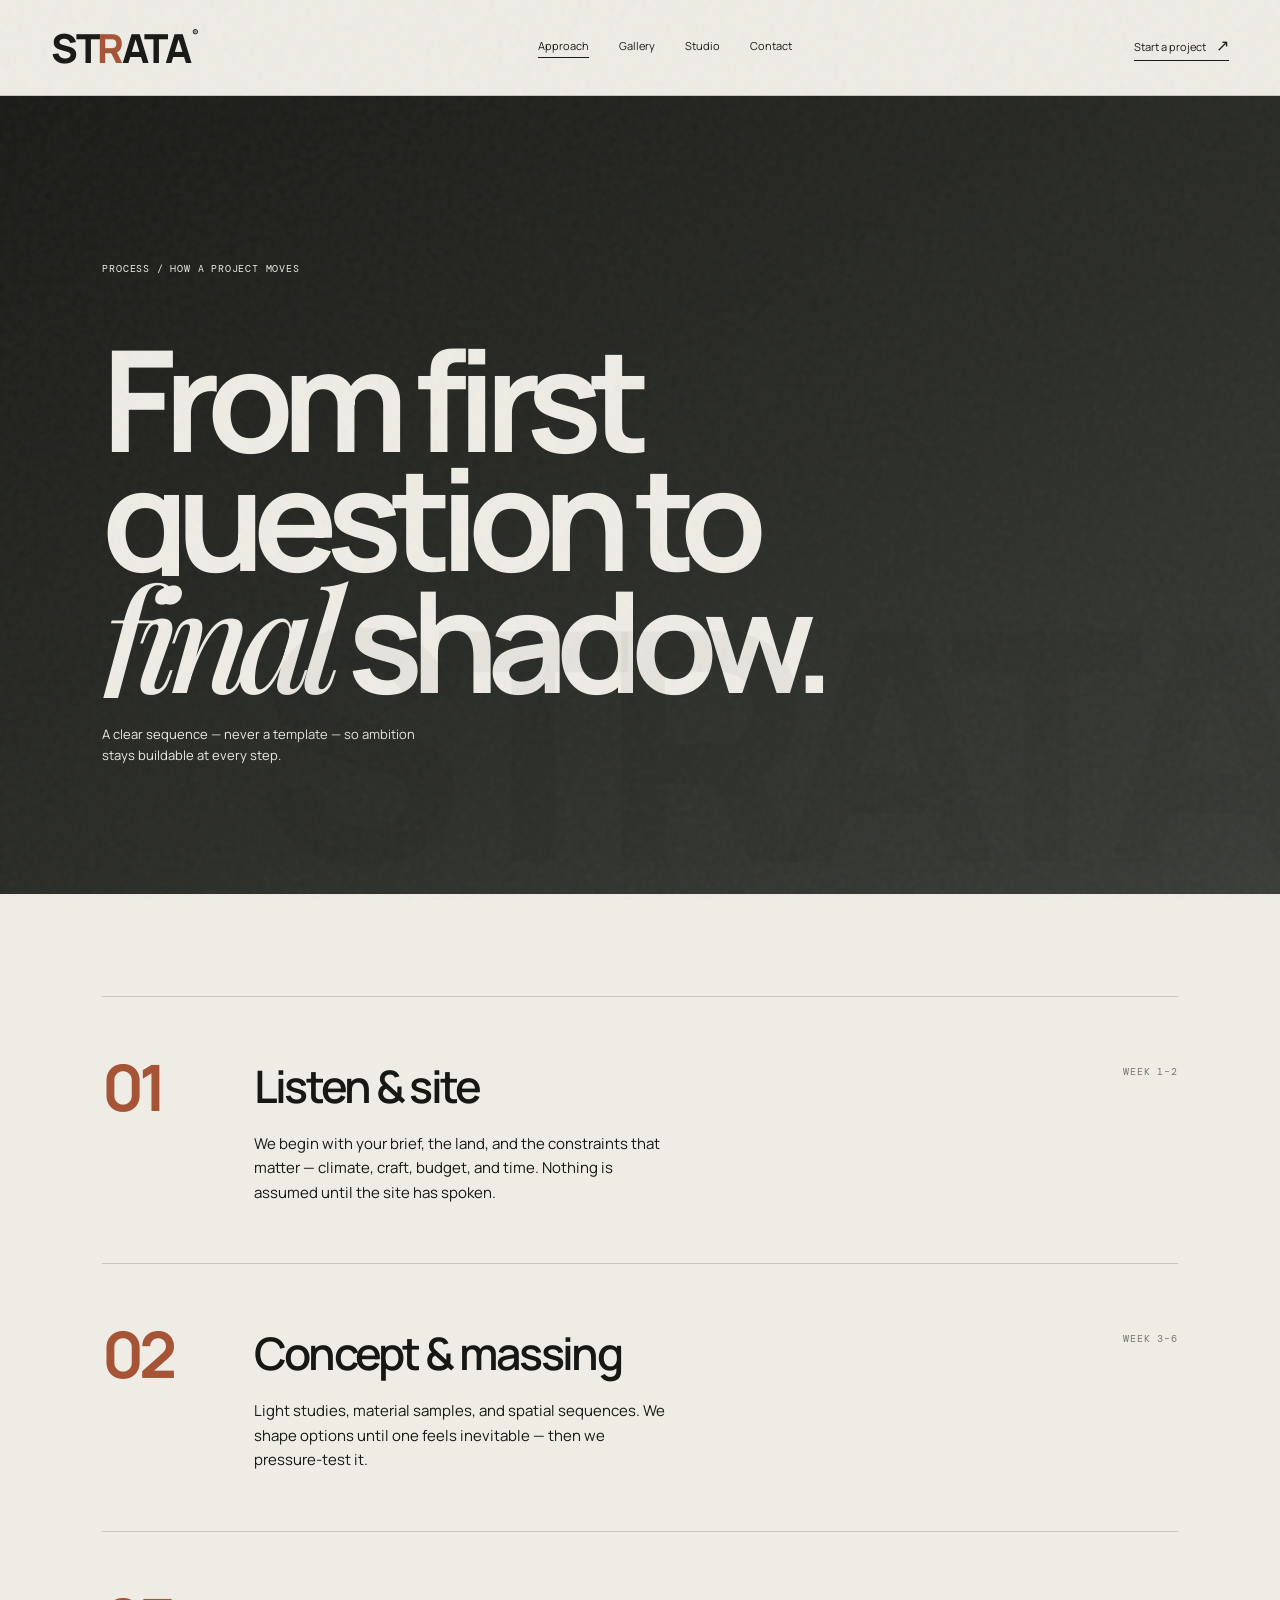
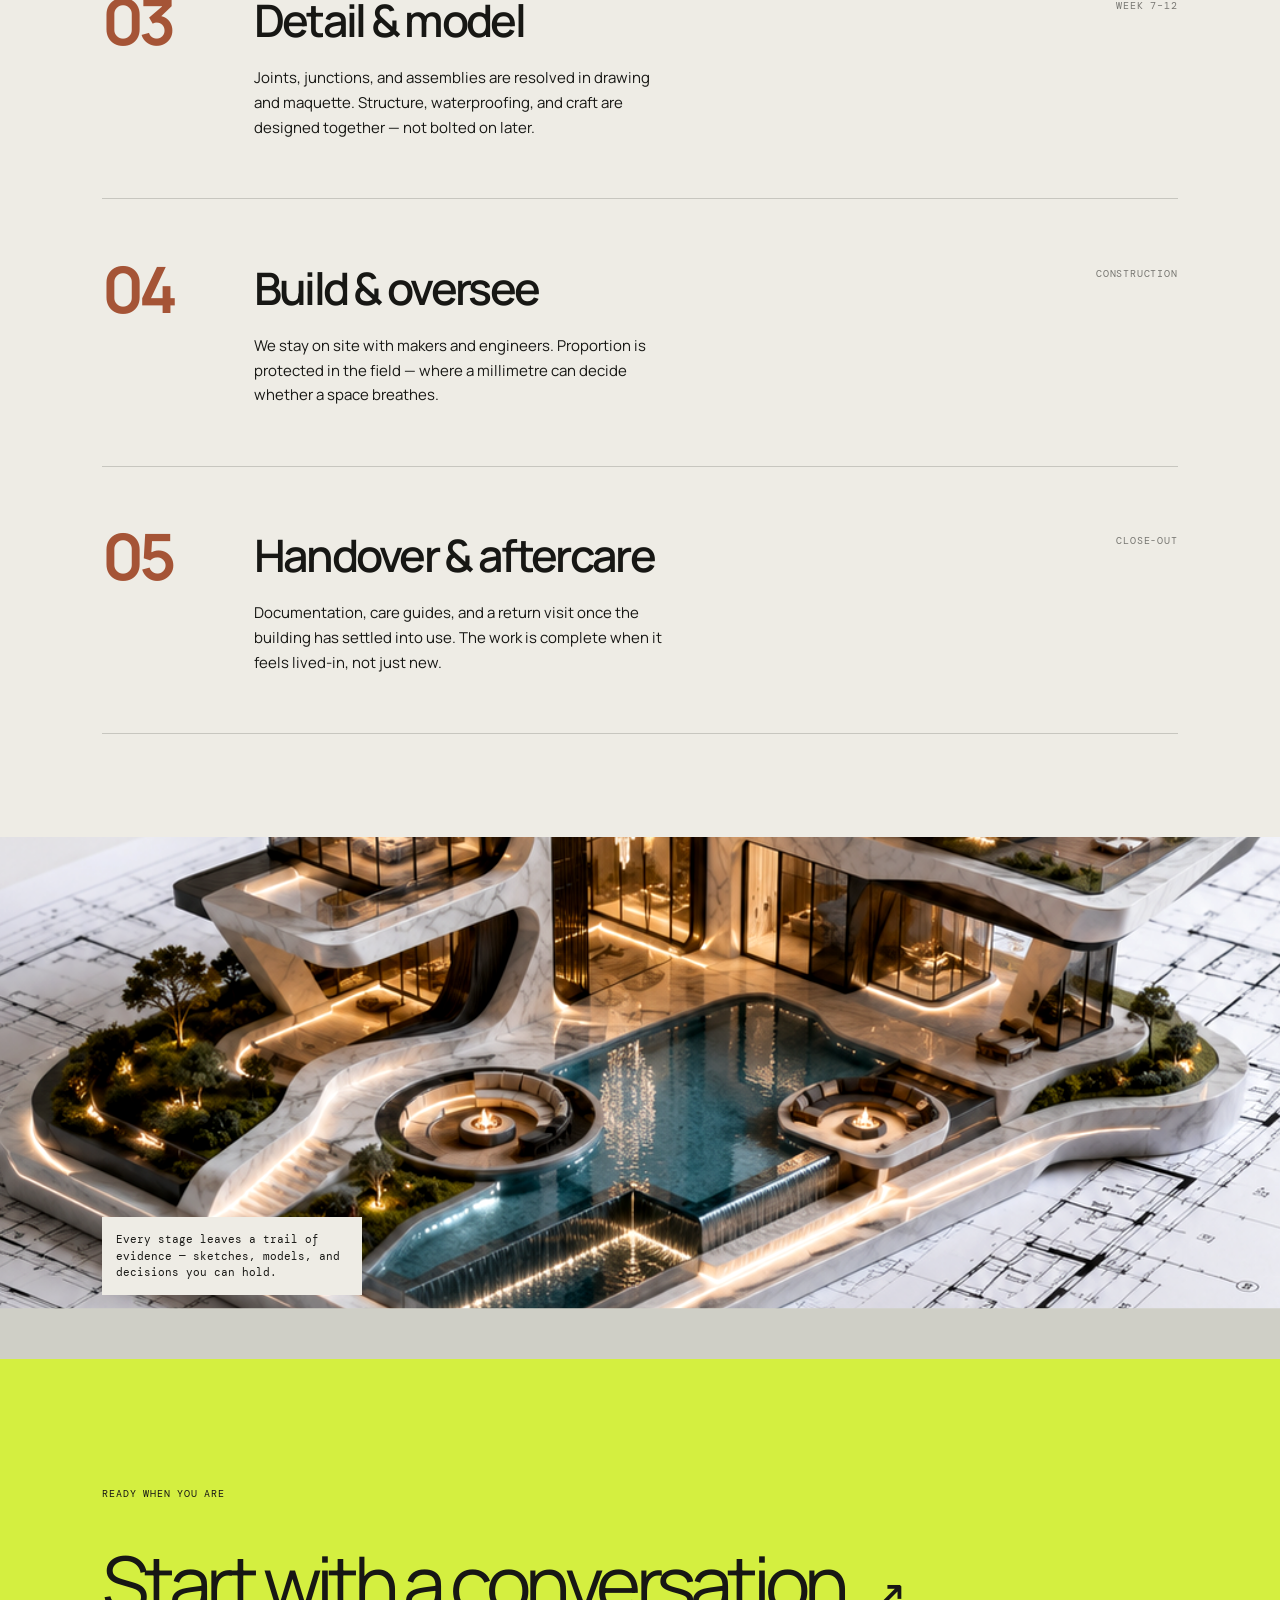
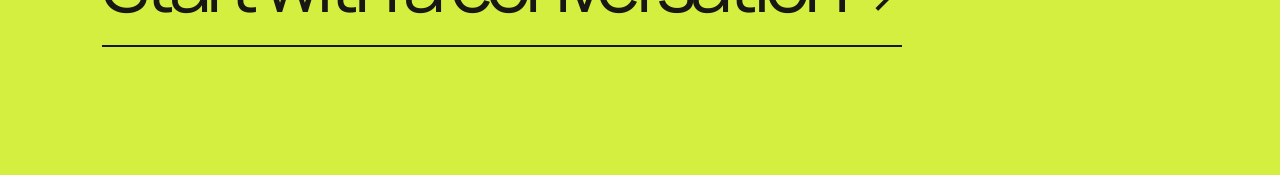
==== outputs/strata/approach.html @ ebdfca22 "3D model fixed" ====
<!doctype html>
<html lang="en">
<head>
  <meta charset="utf-8">
  <meta name="viewport" content="width=device-width,initial-scale=1">
  <title>Approach — STRATA</title>
  <link rel="preconnect" href="https://fonts.googleapis.com">
  <link href="https://fonts.googleapis.com/css2?family=DM+Mono:wght@400;500&family=Manrope:wght@400;500;600;700;800&family=Playfair+Display:ital,wght@0,500;1,500&display=swap" rel="stylesheet">
  <link rel="stylesheet" href="style.css">
  <link rel="stylesheet" href="refine.css">
  <link rel="stylesheet" href="pages.css">
  <link rel="stylesheet" href="motion.css">
</head>
<body class="page approach-page">
  <div class="grain" aria-hidden="true"></div>
  <div class="cursor" aria-hidden="true">
    <div class="cursor-ring"></div>
    <div class="cursor-dot"></div>
    <div class="cursor-label">View</div>
  </div>
  <div class="page-progress" aria-hidden="true"><span></span></div>

  <header class="nav page-nav" data-nav>
    <a class="brand magnetic" href="index.html">ST<span>R</span>ATA<small>®</small></a>
    <nav>
      <a class="active" href="approach.html">Approach</a>
      <a href="gallery.html">Gallery</a>
      <a href="studio.html">Studio</a>
      <a href="contact.html">Contact</a>
    </nav>
    <a class="nav-cta magnetic" href="contact.html">Start a project <i>↗</i></a>
  </header>

  <main>
    <section class="page-hero approach-hero">
      <p class="eyebrow" data-reveal>Process / how a project moves</p>
      <h1 class="split-headline" data-split>From first<br>question to<br><em>final</em> shadow.</h1>
      <p data-reveal>A clear sequence — never a template — so ambition stays buildable at every step.</p>
    </section>

    <section class="workflow">
      <article class="workflow-step" data-reveal>
        <span class="workflow-num">01</span>
        <div>
          <h2>Listen & site</h2>
          <p>We begin with your brief, the land, and the constraints that matter — climate, craft, budget, and time. Nothing is assumed until the site has spoken.</p>
        </div>
        <span class="workflow-tag">Week 1–2</span>
      </article>
      <article class="workflow-step" data-reveal>
        <span class="workflow-num">02</span>
        <div>
          <h2>Concept & massing</h2>
          <p>Light studies, material samples, and spatial sequences. We shape options until one feels inevitable — then we pressure-test it.</p>
        </div>
        <span class="workflow-tag">Week 3–6</span>
      </article>
      <article class="workflow-step" data-reveal>
        <span class="workflow-num">03</span>
        <div>
          <h2>Detail & model</h2>
          <p>Joints, junctions, and assemblies are resolved in drawing and maquette. Structure, waterproofing, and craft are designed together — not bolted on later.</p>
        </div>
        <span class="workflow-tag">Week 7–12</span>
      </article>
      <article class="workflow-step" data-reveal>
        <span class="workflow-num">04</span>
        <div>
          <h2>Build & oversee</h2>
          <p>We stay on site with makers and engineers. Proportion is protected in the field — where a millimetre can decide whether a space breathes.</p>
        </div>
        <span class="workflow-tag">Construction</span>
      </article>
      <article class="workflow-step" data-reveal>
        <span class="workflow-num">05</span>
        <div>
          <h2>Handover & aftercare</h2>
          <p>Documentation, care guides, and a return visit once the building has settled into use. The work is complete when it feels lived-in, not just new.</p>
        </div>
        <span class="workflow-tag">Close-out</span>
      </article>
    </section>

    <section class="workflow-visual parallax-img">
      <img src="assets/maquette-residence.png" alt="Studio maquette">
      <span data-reveal>Every stage leaves a trail of evidence — sketches, models, and decisions you can hold.</span>
    </section>

    <section class="page-cta">
      <p class="eyebrow" data-reveal>Ready when you are</p>
      <a href="contact.html" class="magnetic" data-reveal>Start with a conversation <span>↗</span></a>
    </section>
  </main>
  <script src="script.js"></script>
</body>
</html>
---- outputs/strata/style.css ----
:root{--ink:#171714;--paper:#eeece5;--lime:#d4ef40;--clay:#a55436;--line:rgba(23,23,20,.18)}*{box-sizing:border-box}html{scroll-behavior:smooth}body{margin:0;background:var(--paper);color:var(--ink);font-family:Manrope,Arial,sans-serif;overflow-x:hidden}.grain{position:fixed;inset:0;z-index:10;opacity:.12;pointer-events:none;background-image:url("data:image/svg+xml,%3Csvg viewBox='0 0 160 160' xmlns='http://www.w3.org/2000/svg'%3E%3Cfilter id='n'%3E%3CfeTurbulence type='fractalNoise' baseFrequency='.8' numOctaves='3' stitchTiles='stitch'/%3E%3C/filter%3E%3Crect width='100%25' height='100%25' filter='url(%23n)' opacity='.4'/%3E%3C/svg%3E")}.nav{height:96px;padding:0 4vw;display:flex;align-items:center;justify-content:space-between;position:absolute;z-index:40;left:0;right:0;width:100%}.nav .brand,.brand{font-weight:800;letter-spacing:-2.5px;font-size:40px;color:inherit;text-decoration:none;line-height:1}.brand span{color:var(--clay)}.brand small{font-size:10px;vertical-align:top;margin-left:3px}.nav nav{display:flex;gap:30px}.nav a{font-size:11px;text-decoration:none;color:inherit}.nav-cta{border-bottom:1px solid var(--ink);padding-bottom:4px}.nav-cta i,.text-link i{font-style:normal;font-size:16px;margin-left:8px}.hero{min-height:100vh;padding:130px 4vw 28px;position:relative;overflow:hidden;background:#d9ddd6}.hero-lines{position:absolute;inset:0;background:linear-gradient(90deg,transparent 24.9%,rgba(23,23,20,.15) 25%,transparent 25.1%,transparent 74.9%,rgba(23,23,20,.15) 75%,transparent 75.1%);opacity:.4}.eyebrow{font-family:'DM Mono',monospace;font-size:10px;letter-spacing:.08em;text-transform:uppercase;margin:0}.intro{position:relative}.intro span{color:var(--clay);padding:0 10px}.hero-copy{position:relative;display:flex;align-items:flex-end;justify-content:space-between;margin-top:6vh}.hero h1,.manifesto h2,.model-intro h2,.section-head h2,.promise h2,footer h2{font-size:clamp(58px,9.8vw,160px);line-height:.84;letter-spacing:-.08em;font-weight:600;margin:0}.hero h1 em,h2 em{font-family:'Playfair Display',serif;font-weight:500;letter-spacing:-.1em}.hero-aside{width:260px;margin:0 7vw 15px 20px}.hero-aside p,.manifesto-copy p,.model-intro>p{font-size:12px;line-height:1.65}.round-arrow{width:52px;height:52px;border:1.5px solid var(--ink);border-radius:50%;display:inline-flex;align-items:center;justify-content:center;text-decoration:none;color:var(--ink);margin-top:22px;transition:background .35s,color .35s,transform .35s;flex-shrink:0;line-height:0;font-size:0}.round-arrow svg{width:14px;height:18px;display:block}.round-arrow:hover{background:var(--ink);color:var(--lime);transform:rotate(-45deg)}.hero-visual{height:42vh;margin-top:5vh;overflow:hidden;position:relative;background:#eee}.hero-visual img{width:100%;height:100%;object-fit:cover;object-position:center 49%;mix-blend-mode:multiply;filter:contrast(1.08)}.visual-label{position:absolute;bottom:17px;left:18px;background:var(--paper);padding:10px 13px;font:10px/1.5 'DM Mono',monospace}.visual-label span{opacity:.6}.scroll-note{font:9px 'DM Mono',monospace;position:absolute;bottom:30px;right:4vw;display:flex;align-items:center;gap:10px}.scroll-note span{display:block;width:38px;border-top:1px solid var(--ink)}.manifesto{background:var(--ink);color:var(--paper);padding:13vw 8vw 0;min-height:94vh;overflow:hidden}.manifesto-grid{display:grid;grid-template-columns:1.2fr .45fr;gap:8vw;padding-top:8vw}.manifesto h2{font-size:clamp(45px,7vw,105px)}.manifesto-copy{align-self:end;padding-bottom:30px}.text-link{color:inherit;text-decoration:none;border-bottom:1px solid currentColor;padding-bottom:7px;font:11px 'DM Mono',monospace;display:inline-block;margin-top:26px}.ticker{margin:10vw -8vw 0;border-top:1px solid #777;border-bottom:1px solid #777;padding:19px 0;white-space:nowrap;overflow:hidden;color:var(--lime);font-size:6vw;letter-spacing:-.05em;display:flex;gap:35px}.ticker span{animation:ticker 23s linear infinite}@keyframes ticker{to{transform:translateX(-100%)}}.model-section{min-height:100vh;padding:10vw 6vw;display:grid;grid-template-columns:.55fr 1.45fr;align-items:center;background:var(--paper);gap:28px}.model-intro h2{font-size:clamp(48px,6vw,92px);margin:20px 0 35px}.model-intro>p{max-width:210px}.model-stage{height:min(68vw,760px);min-height:520px;position:relative;overflow:visible;background:transparent;cursor:grab;user-select:none}.model-stage:active{cursor:grabbing}.model-hint{position:absolute;z-index:2;top:18px;left:18px;font:9px 'DM Mono';letter-spacing:.06em}.model-hint b{margin-left:8px;font-size:16px}.scene{position:absolute;width:290px;height:240px;left:50%;top:50%;transform:translate(-50%,-43%) perspective(800px) rotateX(-20deg) rotateY(-28deg);transform-style:preserve-3d;transition:transform .1s}.pavilion{position:absolute;inset:0;transform-style:preserve-3d}.base{position:absolute;width:280px;height:150px;left:5px;top:116px;background:repeating-linear-gradient(90deg,#5e615d,#5e615d 8px,#777a73 9px,#777a73 10px);transform:rotateX(90deg) translateZ(-50px);box-shadow:0 42px 40px rgba(0,0,0,.25)}.glass{position:absolute;left:42px;top:83px;width:205px;height:90px;background:repeating-linear-gradient(90deg,rgba(43,59,57,.72),rgba(43,59,57,.72) 2px,transparent 3px,transparent 37px),linear-gradient(115deg,#a6b6ad,#354a48);border:4px solid #2c302b;transform:translateZ(23px)}.frame{position:absolute;width:13px;height:140px;background:#9d6339;top:55px;transform:translateZ(35px)}.frame-a{left:42px}.frame-b{left:139px}.frame-c{right:42px}.roof{position:absolute;left:25px;top:28px;width:250px;height:94px;background:linear-gradient(145deg,#5d3822,#b27343 28%,#2e241d 30%,#825132 62%,#221c17 63%);clip-path:polygon(50% 0,100% 85%,100% 100%,0 100%,0 85%);transform:translateZ(60px) rotateX(4deg);filter:drop-shadow(0 10px 8px rgba(0,0,0,.3))}.orbit{position:absolute;border:1px solid rgba(23,23,20,.26);border-radius:50%;left:50%;top:50%;transform:translate(-50%,-50%) rotateX(67deg)}.orbit-one{width:88%;height:44%}.orbit-two{width:58%;height:29%;transform:translate(-50%,-50%) rotateX(67deg) rotateZ(45deg)}.model-tag{position:absolute;font:9px 'DM Mono';display:flex;align-items:center;gap:6px}.model-tag span{font-size:8px;border-left:1px solid var(--ink);padding-left:6px}.tag-one{top:27%;right:8%}.tag-two{top:62%;left:7%}.tag-three{bottom:8%;right:14%}.projects{padding:12vw 8vw;background:var(--paper)}.section-head{display:grid;grid-template-columns:1fr 1.5fr .5fr;align-items:end;margin-bottom:7vw}.section-head h2{font-size:clamp(45px,6vw,90px)}.project-list{display:grid;grid-template-columns:1fr 1fr;gap:9vw 2vw}.project-wide{grid-column:span 2}.project-image{height:47vw;max-height:620px;overflow:hidden;background:#d5d3cb}.project:not(.project-wide) .project-image{height:32vw}.project-image img{width:100%;height:100%;object-fit:cover;transition:transform .8s cubic-bezier(.2,.8,.2,1);filter:saturate(.75) contrast(1.04)}.project:hover img{transform:scale(1.06)}.project-meta{display:grid;grid-template-columns:1fr 2fr 1fr;align-items:center;padding:13px 0;border-bottom:1px solid var(--line);font:9px 'DM Mono',monospace;text-transform:uppercase}.project-meta h3{font:600 21px Manrope;margin:0;text-transform:none;letter-spacing:-.06em}.project-meta span:last-child{text-align:right}.promise{background:var(--clay);color:#f6ecda;display:grid;grid-template-columns:1fr 1fr;min-height:100vh}.promise-image{overflow:hidden;min-height:640px}.promise-image img{width:100%;height:100%;object-fit:cover;mix-blend-mode:multiply;opacity:.84}.promise-copy{padding:11vw 9vw}.promise h2{font-size:clamp(47px,6vw,88px);margin:35px 0 10vw}.stat{border-top:1px solid rgba(246,236,218,.55);padding:13px 0;display:flex;gap:18px;align-items:center}.stat strong{font-size:44px;letter-spacing:-.08em}.stat p{font:10px/1.5 'DM Mono';text-transform:uppercase;margin:0}footer{background:var(--lime);min-height:82vh;padding:12vw 8vw 25px;display:flex;flex-direction:column;align-items:flex-start}footer h2{font-size:clamp(56px,9vw,140px);margin:35px 0 7vw}.contact-link{font-size:clamp(22px,3.2vw,54px);letter-spacing:-.06em;color:inherit;text-decoration:none;border-bottom:2px solid var(--ink);padding-bottom:7px}.contact-link span{font-size:.65em;margin-left:18px}.footer-bottom{display:flex;justify-content:space-between;width:100%;margin-top:auto;padding-top:8vw;font:9px 'DM Mono';text-transform:uppercase}.reveal{opacity:0;transform:translateY(40px);transition:1s cubic-bezier(.2,.8,.2,1)}.reveal.visible{opacity:1;transform:none}@media(max-width:720px){.nav{height:76px;padding:0 6vw}.nav nav{display:flex;gap:12px}.nav-cta{font-size:9px!important}.hero{padding:100px 6vw 25px}.hero-copy{display:block}.hero h1{font-size:17vw}.hero-aside{margin:32px 0 0;width:80%}.hero-visual{height:29vh;margin-top:30px}.scroll-note{display:none}.manifesto{padding:20vw 6vw 0;min-height:75vh}.manifesto-grid,.model-section{grid-template-columns:1fr;padding-top:15vw}.manifesto-copy{padding-bottom:0}.ticker{margin:15vw -6vw 0}.model-section{padding:18vw 6vw;gap:28px}.model-stage{height:92vw;min-height:390px}.model-tag{display:none}.section-head{grid-template-columns:1fr;margin-bottom:14vw;gap:25px}.project-list{display:block}.project{margin-bottom:12vw}.project-wide{grid-column:auto}.project-image,.project:not(.project-wide) .project-image{height:63vw}.project-meta{grid-template-columns:1fr 1.8fr 1fr}.project-meta h3{font-size:17px}.promise{grid-template-columns:1fr}.promise-image{min-height:55vh}.promise-copy{padding:18vw 8vw}.promise h2{margin-bottom:15vw}.footer-bottom{gap:15px;flex-wrap:wrap}}
---- outputs/strata/refine.css ----
/* Uncut hero elevation + denser, layered architectural maquette. */
.hero-bg{position:absolute;inset:0;z-index:0;overflow:hidden}.hero-bg img{width:100%;height:100%;object-fit:contain;object-position:center 58%;transform:scale(1.02);will-change:transform;filter:contrast(1.03) saturate(.83)}.hero-wash{position:absolute;z-index:1;inset:0;background:linear-gradient(90deg,rgba(230,232,224,.9) 0%,rgba(230,232,224,.57) 34%,rgba(230,232,224,.1) 72%),linear-gradient(0deg,rgba(230,232,224,.58),transparent 43%)}.hero-lines{z-index:1}.intro,.hero-copy,.hero-visual,.scroll-note{z-index:2}.hero-visual{background:transparent;overflow:visible}.hero-visual img{display:none}.scene{width:390px;height:310px;transform:translate(-50%,-43%) perspective(1000px) rotateX(-20deg) rotateY(-28deg)}.base{width:370px;height:205px;left:10px;top:153px;background:repeating-linear-gradient(90deg,#5d625f,#5d625f 9px,#83867e 10px,#83867e 12px);box-shadow:0 55px 52px rgba(0,0,0,.3)}.base-rim{position:absolute;width:370px;height:29px;left:10px;top:150px;background:#5d5d54;transform:translateZ(-8px)}.glass{left:62px;top:102px;width:265px;height:113px;background:repeating-linear-gradient(90deg,rgba(32,43,42,.7),rgba(32,43,42,.7) 3px,transparent 4px,transparent 43px),linear-gradient(115deg,#b4cbc2,#243939);border-width:6px;transform:translateZ(28px);box-shadow:inset 0 0 20px rgba(230,248,233,.23)}.glass-side{position:absolute;left:325px;top:106px;width:54px;height:112px;background:linear-gradient(115deg,#44615d,#192523);transform:rotateY(90deg) translateZ(20px);border:5px solid #2a2d28}.frame{width:15px;height:168px;background:linear-gradient(90deg,#794222,#bf7940 48%,#552f1d);top:66px;transform:translateZ(42px);box-shadow:4px 0 5px rgba(0,0,0,.25)}.frame-a{left:62px}.frame-b{left:185px}.frame-c{right:62px}.frame-d{position:absolute;left:122px;height:150px;opacity:.7}.slats{position:absolute;left:72px;top:91px;width:107px;height:113px;transform:translateZ(48px);background:repeating-linear-gradient(90deg,#5b301e 0 3px,#b47844 4px 6px,transparent 7px 12px);opacity:.94}.roof-under{position:absolute;left:29px;top:35px;width:333px;height:126px;background:#241b16;clip-path:polygon(50% 0,100% 85%,100% 100%,0 100%,0 85%);transform:translateZ(48px) translateY(10px)}.roof{left:22px;top:23px;width:346px;height:130px;background:linear-gradient(145deg,#3a2117 0%,#a55e32 24%,#d18a4e 39%,#42281d 42%,#1c1715 52%,#5d3524 82%,#231a16 83%);transform:translateZ(74px) rotateX(4deg);filter:drop-shadow(0 14px 10px rgba(0,0,0,.35))}.roof-ridge{position:absolute;left:181px;top:24px;width:20px;height:135px;background:linear-gradient(90deg,#d3955b,#512c1b);clip-path:polygon(50% 0,100% 100%,0 100%);transform:translateZ(80px)}.drawing-face{position:absolute;width:280px;height:182px;left:55px;top:55px;opacity:.22;background:url('assets/hero-elevation.png') center/cover;mix-blend-mode:multiply;transform:translateZ(-18px);filter:contrast(1.5)}@media(max-width:720px){.hero-bg img{object-position:center 64%;transform:scale(1.15)}.hero-wash{background:linear-gradient(90deg,rgba(230,232,224,.93),rgba(230,232,224,.35)),linear-gradient(0deg,rgba(230,232,224,.66),transparent 55%)}.scene{transform:translate(-50%,-43%) perspective(1000px) scale(.8) rotateX(-20deg) rotateY(-28deg)}}

/* The .glb centrepiece renders via Three.js into .house-canvas — no boxed container */
.model-stage--glb{background:transparent;box-shadow:none}.house-canvas{position:absolute;z-index:1;inset:-4% -6% -2%;width:112%;height:108%}.house-canvas canvas{display:block;width:100%!important;height:100%!important}.model-stage--glb .orbit{z-index:0;pointer-events:none;opacity:.45}.model-stage--glb .model-hint,.model-stage--glb .model-tag{z-index:2;pointer-events:none}.model-stage--glb .model-tag{background:rgba(238,236,229,.85);backdrop-filter:blur(6px);padding:5px 7px}.model-stage--glb .tag-one{top:14%;right:4%}.model-stage--glb .tag-two{top:64%;left:2%}.model-stage--glb .tag-three{bottom:8%;right:8%}
.fallback-maquette{position:absolute;inset:0;z-index:0;pointer-events:none;overflow:hidden;background:transparent;border-radius:0}.fallback-maquette img{width:100%;height:100%;object-fit:contain;object-position:center;filter:saturate(.92) contrast(1.04);animation:maquette-breathe 8s ease-in-out infinite alternate}
@keyframes maquette-breathe{from{transform:scale(1.02)}to{transform:scale(1.08)}}

/* Gallery tease + contact (cursor lives in motion.css). */
.gallery-tease{padding:11vw 0 11vw 8vw;background:#d7d7ce;overflow:hidden}.gallery-tease-head{display:flex;justify-content:space-between;align-items:center;padding-right:8vw;margin-bottom:5vw}.gallery-tease-head .text-link{margin:0}.gallery-rail{display:flex;gap:24px;width:max-content;padding-right:8vw}.gallery-card{margin:0;width:min(48vw,680px);height:min(40vw,580px);position:relative;overflow:hidden;background:#e9e7df;box-shadow:0 20px 38px rgba(20,20,15,.12);flex:0 0 auto}.gallery-card--tall{width:min(31vw,440px)}.gallery-card img{width:100%;height:100%;object-fit:cover;transition:transform 1.3s cubic-bezier(.2,.8,.2,1)}.gallery-card:hover img{transform:scale(1.08)}.gallery-card figcaption{position:absolute;left:14px;bottom:14px;background:var(--paper);padding:9px 11px;font:9px 'DM Mono',monospace;letter-spacing:.07em;text-transform:uppercase}.contact-layout{display:grid;grid-template-columns:1fr .62fr;gap:10vw;width:100%}.contact-form{padding-top:20px}.contact-form label{display:block;font:9px 'DM Mono',monospace;text-transform:uppercase;letter-spacing:.07em;margin:0 0 18px}.contact-form input,.contact-form textarea{display:block;width:100%;border:0;border-bottom:1px solid var(--ink);border-radius:0;background:transparent;padding:10px 0;font:500 15px Manrope,sans-serif;color:var(--ink);outline:0;resize:vertical}.contact-form input:focus,.contact-form textarea:focus{border-color:var(--clay)}.contact-form button{margin-top:12px;border:1px solid var(--ink);background:var(--ink);color:var(--lime);padding:13px 17px;font:10px 'DM Mono',monospace;text-transform:uppercase;letter-spacing:.05em;cursor:pointer;transition:.3s}.contact-form button:hover{background:transparent;color:var(--ink)}.contact-form button span{font-size:16px;margin-left:14px}.form-note{font:10px 'DM Mono',monospace;margin:12px 0 0;min-height:13px}.contact-form.is-sent .form-note{color:var(--clay)}@media(max-width:720px){.gallery-tease{padding-left:6vw;padding-top:18vw;padding-bottom:18vw}.gallery-tease-intro{padding-right:6vw;margin-bottom:10vw}.gallery-tease-head{padding-right:6vw;display:block}.gallery-tease-head .text-link{margin-top:20px}.gallery-card{width:75vw;height:95vw}.gallery-card--tall{width:62vw}.contact-layout{grid-template-columns:1fr;gap:20px}.contact-form{padding-top:0}}
---- outputs/strata/pages.css ----
.page{background:var(--paper)}
.page-nav{position:relative;background:var(--paper);border-bottom:1px solid var(--line);z-index:4}
.page-nav .active{border-bottom:1px solid var(--ink);padding-bottom:4px}
.page-hero{padding:13vw 8vw 9vw;min-height:68vh;background:linear-gradient(145deg,#d8dbd1 0%,#c9cdc2 48%,#e4e5dc 100%);position:relative;overflow:hidden}
.page-hero:after{content:'STRATA';position:absolute;right:-1vw;bottom:-5vw;font-size:25vw;font-weight:800;letter-spacing:-.1em;color:rgba(23,23,20,.04);pointer-events:none;animation:watermark-drift 14s ease-in-out infinite alternate}
@keyframes watermark-drift{from{transform:translateX(0)}to{transform:translateX(-3vw)}}
.page-hero h1{font-size:clamp(62px,11vw,170px);line-height:.84;letter-spacing:-.085em;margin:5vw 0 2vw;position:relative}
.page-hero h1 em{font-family:'Playfair Display',serif;font-weight:500}
.page-hero>p:last-child{font-size:13px;line-height:1.6;max-width:320px;position:relative}

.gallery-filter{display:flex;gap:12px;flex-wrap:wrap;align-items:center;padding:28px 8vw 20px;border-top:1px solid var(--line);background:var(--paper)}
.gallery-filter button{border:1px solid var(--ink);background:transparent;color:var(--ink);padding:11px 18px;font:10px 'DM Mono',monospace;text-transform:uppercase;letter-spacing:.06em;cursor:pointer;transition:.3s}
.gallery-filter button.is-active,.gallery-filter button:hover{background:var(--ink);color:var(--lime)}

.gallery-page .page-hero{min-height:0;padding:7vw 8vw 5vw}
.gallery-page .page-hero h1{margin:3vw 0 1.5vw}
.gallery-page .masonry{padding:12px 8vw 10vw;columns:2 440px;column-gap:24px}
.gallery-page .masonry figure{margin:0 0 24px}

.masonry{columns:2 440px;gap:20px;padding:2vw 8vw 10vw}
.masonry figure{margin:0 0 20px;break-inside:avoid;overflow:hidden;background:#ddd;transition:transform .5s cubic-bezier(.2,.8,.2,1)}
.masonry img{width:100%;display:block;transition:transform 1.2s cubic-bezier(.2,.8,.2,1);filter:saturate(.9) contrast(1.03)}
.masonry figure:hover img{transform:scale(1.05)}
.masonry figcaption{padding:12px 14px;background:var(--paper);font:10px 'DM Mono',monospace;text-transform:uppercase}

.studio-hero{background:linear-gradient(160deg,#8f978c,#aeb5a7 55%,#c5c9be)}
.studio-image{height:66vh;position:relative;overflow:hidden}
.studio-image img{width:100%;height:120%;object-fit:cover;filter:contrast(1.07);will-change:transform}
.studio-image span{position:absolute;left:8vw;bottom:5vw;max-width:230px;background:var(--paper);padding:13px;font:11px/1.5 'DM Mono',monospace}
.principles{background:var(--ink);color:var(--paper);padding:11vw 8vw;display:grid;grid-template-columns:1fr 1fr;gap:0 7vw}
.principles>p{grid-row:span 3;padding-top:14px}
.principles div{display:grid;grid-template-columns:110px 1fr;border-top:1px solid #777;padding:25px 0}
.principles h2{font-size:44px;margin:0;letter-spacing:-.08em}
.principles p{font-size:15px;line-height:1.5;margin:0}

.studio-strip{background:#cfd2c8;padding:6vw 0;overflow:hidden}
.studio-strip-track{display:flex;gap:18px;width:max-content;padding:0 8vw}
.studio-strip-track.is-marquee{animation:marquee-x 48s linear infinite}
.studio-strip figure{margin:0;width:min(42vw,520px)}
.studio-strip img{width:100%;height:min(28vw,360px);object-fit:cover;display:block}
.studio-strip figcaption{padding-top:10px;font:9px 'DM Mono',monospace;text-transform:uppercase;letter-spacing:.06em}

.page-cta{background:var(--lime);min-height:45vh;padding:10vw 8vw;display:flex;flex-direction:column;justify-content:center}
.page-cta a{font-size:clamp(30px,6vw,95px);letter-spacing:-.075em;color:var(--ink);text-decoration:none;border-bottom:2px solid;padding-bottom:10px;margin-top:30px;align-self:flex-start}
.page-cta a span{font-size:.6em;margin-left:15px}

.contact-hero{background:linear-gradient(135deg,#cfd4c4,#e2e3da 50%,#d4ef40 140%);min-height:52vh;padding-bottom:6vw}
.contact-page-layout{display:grid;grid-template-columns:.9fr 1.1fr;gap:8vw;padding:2vw 8vw 3.5vw;align-items:start}
.contact-aside .contact-link{font-size:clamp(22px,2.8vw,40px);display:inline-block;margin:28px 0 48px}
.contact-aside ul{list-style:none;padding:0;margin:0 0 48px}
.contact-aside li{display:flex;justify-content:space-between;gap:20px;border-top:1px solid var(--line);padding:18px 0;font:11px/1.4 'DM Mono',monospace;text-transform:uppercase}
.contact-aside li strong{font-weight:500}
.contact-aside-visual{overflow:hidden;height:320px;background:#ddd}
.contact-aside-visual img{width:100%;height:100%;object-fit:cover;filter:saturate(.85);transition:transform 1.4s cubic-bezier(.2,.8,.2,1)}
.contact-aside-visual:hover img{transform:scale(1.06)}
.contact-form--page{padding:36px 40px 40px;background:rgba(255,255,255,.42);border:1px solid var(--line)}
.contact-form--page label{margin:0 0 28px}
.contact-form--page input,.contact-form--page textarea,.contact-form--page select{padding:14px 0}
.contact-form--page button{margin-top:8px;padding:16px 22px}
.form-grid{display:grid;grid-template-columns:1fr 1fr;gap:0 32px}

/* Compact bar — must override global footer { min-height:82vh } */
footer.site-footer{
  background:var(--ink);
  color:var(--paper);
  min-height:0 !important;
  height:auto !important;
  margin:0;
  padding:20px 8vw;
  display:block !important;
  flex-direction:unset !important;
  align-items:unset !important;
}
footer.site-footer .footer-bottom{
  display:flex;
  justify-content:space-between;
  align-items:center;
  flex-wrap:wrap;
  gap:12px 24px;
  margin:0 !important;
  padding:0 !important;
  width:100%;
  font:9px 'DM Mono',monospace;
  text-transform:uppercase;
  letter-spacing:.04em;
}
footer.site-footer a{color:inherit;text-decoration:none}
.contact-page main{padding-bottom:0}

.approach-hero{background:linear-gradient(150deg,#1a1a17 0%,#2a2c27 55%,#3a3d36 100%);color:var(--paper)}
.approach-hero .eyebrow{opacity:.7}
.workflow{padding:8vw;display:flex;flex-direction:column;gap:0;background:var(--paper)}
.workflow-step{display:grid;grid-template-columns:100px 1fr 140px;gap:4vw;align-items:start;border-top:1px solid var(--line);padding:4.5vw 0}
.workflow-step:last-child{border-bottom:1px solid var(--line)}
.workflow-num{font-size:clamp(36px,5vw,64px);font-weight:700;letter-spacing:-.08em;line-height:1;color:var(--clay)}
.workflow-step h2{font-size:clamp(28px,3.5vw,48px);letter-spacing:-.06em;margin:0 0 16px;font-weight:600}
.workflow-step p{margin:0;max-width:420px;font-size:15px;line-height:1.65}
.workflow-tag{font:10px 'DM Mono',monospace;text-transform:uppercase;letter-spacing:.08em;justify-self:end;padding-top:10px;opacity:.55}
.workflow-visual{height:58vh;position:relative;overflow:hidden;background:#cfcfc6}
.workflow-visual img{width:100%;height:120%;object-fit:cover;filter:contrast(1.05)}
.workflow-visual span{position:absolute;left:8vw;bottom:5vw;max-width:260px;background:var(--paper);padding:14px;font:11px/1.5 'DM Mono',monospace}

@media(max-width:720px){
  .page-nav nav{display:flex;gap:12px}
  .page-nav nav a{font-size:8px}
  .page-hero{padding:25vw 6vw 16vw}
  .gallery-filter{padding:22px 6vw 16px;gap:8px}
  .gallery-page .page-hero{padding:18vw 6vw 10vw}
  .gallery-page .masonry,.masonry{columns:1;padding:8px 6vw 16vw}
  .principles{grid-template-columns:1fr;padding:18vw 6vw}
  .principles>p{grid-row:auto}
  .principles div{grid-template-columns:70px 1fr}
  .page-cta{padding:18vw 6vw}
  .contact-page-layout{grid-template-columns:1fr;padding:4vw 6vw 5vw;gap:48px}
  .contact-form--page{padding:24px}
  .form-grid{grid-template-columns:1fr}
  footer.site-footer{padding:16px 6vw}
  .studio-strip figure{width:78vw}
  .studio-strip img{height:56vw}
  .workflow{padding:16vw 6vw}
  .workflow-step{grid-template-columns:1fr;gap:12px;padding:12vw 0}
  .workflow-tag{justify-self:start}
}
---- outputs/strata/motion.css ----
/* Premium motion + high-visibility cursor for STRATA */

:root {
  --ease-out: cubic-bezier(.16, 1, .3, 1);
  --ease-soft: cubic-bezier(.2, .8, .2, 1);
}

html.has-cursor,
html.has-cursor body {
  cursor: none !important;
}

html.has-cursor a,
html.has-cursor button,
html.has-cursor input,
html.has-cursor textarea,
html.has-cursor select,
html.has-cursor .model-stage,
html.has-cursor label {
  cursor: none !important;
}

/* Dual cursor — always readable on light & dark surfaces */
.cursor {
  position: fixed;
  inset: 0;
  z-index: 100;
  pointer-events: none;
  display: none;
  opacity: 0;
  transition: opacity .25s ease;
}

html.has-cursor .cursor {
  display: block;
}

html.has-cursor .cursor.is-on {
  opacity: 1;
}

.cursor-dot,
.cursor-ring,
.cursor-label {
  position: fixed;
  top: 0;
  left: 0;
  pointer-events: none;
  will-change: transform, left, top;
}

.cursor-label {
  z-index: 103;
  margin: 22px 0 0 22px;
  padding: 5px 9px;
  font: 500 9px/1 'DM Mono', monospace;
  letter-spacing: .12em;
  text-transform: uppercase;
  color: #171714;
  background: var(--lime);
  border: 1px solid #171714;
  opacity: 0;
  transition: opacity .3s ease;
}

.cursor-dot {
  display: block !important;
  width: 12px;
  height: 12px;
  margin: -6px 0 0 -6px;
  border-radius: 50%;
  background: #111110;
  border: 2px solid #f7f4ea;
  box-shadow: 0 0 0 2px #111110, 0 6px 18px rgba(0, 0, 0, .35);
  z-index: 102;
  mix-blend-mode: normal;
  transition: width .35s var(--ease-out), height .35s var(--ease-out), margin .35s var(--ease-out), background .3s;
}

.cursor-ring {
  width: 52px;
  height: 52px;
  margin: -26px 0 0 -26px;
  border-radius: 50%;
  border: 2.5px solid #111110;
  background: #d4ef40;
  box-shadow: 0 0 0 3px rgba(247, 244, 234, .95), 0 10px 28px rgba(0, 0, 0, .22);
  z-index: 101;
  transition: width .4s var(--ease-out), height .4s var(--ease-out), margin .4s var(--ease-out), background .35s, border-color .35s, opacity .3s;
}

html.is-hovering .cursor-ring {
  width: 78px;
  height: 78px;
  margin: -39px 0 0 -39px;
  background: #e4ff5a;
  border-color: #111110;
}

html.is-hovering .cursor-dot {
  width: 8px;
  height: 8px;
  margin: -4px 0 0 -4px;
  background: #111110;
}

html.is-hovering-media .cursor-label {
  opacity: 1;
}

html.is-hovering-media .cursor-ring {
  width: 92px;
  height: 92px;
  margin: -46px 0 0 -46px;
  background: #d4ef40;
}

html.is-pressed .cursor-ring {
  width: 40px;
  height: 40px;
  margin: -20px 0 0 -20px;
  background: #c6e22a;
}

.page-progress {
  position: fixed;
  top: 0;
  left: 0;
  right: 0;
  height: 3px;
  z-index: 50;
  pointer-events: none;
  background: transparent;
}

.page-progress span {
  display: block;
  height: 100%;
  width: 0%;
  background: linear-gradient(90deg, var(--clay), var(--lime));
  transform-origin: left center;
}

/* Sticky nav after scroll */
.nav[data-nav].is-solid {
  position: fixed;
  top: 0;
  background: rgba(238, 236, 229, .88);
  backdrop-filter: blur(14px);
  border-bottom: 1px solid var(--line);
  animation: nav-in .55s var(--ease-out);
}

.page-nav.is-solid {
  background: rgba(238, 236, 229, .92);
}

@keyframes nav-in {
  from { transform: translateY(-100%); }
  to { transform: none; }
}

/* Reveals */
[data-reveal] {
  opacity: 0;
  transform: translateY(48px);
  transition: opacity 1.05s var(--ease-soft), transform 1.05s var(--ease-soft);
}

[data-reveal].is-in {
  opacity: 1;
  transform: none;
}

.reveal.visible {
  opacity: 1;
  transform: none;
}

/* Split headline */
.split-headline .line {
  display: block;
  overflow: hidden;
}

.split-headline .word {
  display: inline-block;
  transform: translateY(110%);
  transition: transform 1.1s var(--ease-out);
}

.split-headline.is-in .word {
  transform: none;
}

.split-headline .word:nth-child(2) { transition-delay: .06s; }
.split-headline .word:nth-child(3) { transition-delay: .12s; }
.split-headline .word:nth-child(4) { transition-delay: .18s; }
.split-headline .word:nth-child(5) { transition-delay: .24s; }
.split-headline .word:nth-child(6) { transition-delay: .3s; }

/* Breathing ambient motion */
.hero-lines {
  animation: lines-drift 18s ease-in-out infinite alternate;
}

@keyframes lines-drift {
  from { opacity: .32; transform: scaleX(1); }
  to { opacity: .55; transform: scaleX(1.015); }
}

.scroll-note span {
  animation: scroll-pulse 1.8s ease-in-out infinite;
}

@keyframes scroll-pulse {
  0%, 100% { transform: scaleX(1); opacity: 1; }
  50% { transform: scaleX(.55); opacity: .45; }
}

.round-arrow {
  animation: bob 2.8s ease-in-out infinite;
}

.round-arrow svg {
  display: block;
}

@keyframes bob {
  0%, 100% { transform: translateY(0); }
  50% { transform: translateY(6px); }
}

.round-arrow:hover {
  animation: none;
}

/* Gallery tease intro */
.gallery-tease-intro {
  padding-right: 8vw;
  margin-bottom: 5vw;
  max-width: 640px;
}

.gallery-tease-intro h2 {
  font-size: clamp(42px, 6vw, 88px);
  line-height: .9;
  letter-spacing: -.07em;
  margin: 22px 0 20px;
  font-weight: 600;
}

.gallery-tease-intro h2 em {
  font-family: 'Playfair Display', serif;
  font-weight: 500;
}

.gallery-tease-intro > p:last-child {
  font-size: 13px;
  line-height: 1.65;
  max-width: 320px;
  margin: 0;
}

/* Loading screen */
.loader {
  position: fixed;
  inset: 0;
  z-index: 200;
  background: #171714;
  color: #eeece5;
  display: flex;
  align-items: center;
  justify-content: center;
  transition: opacity .85s cubic-bezier(.16, 1, .3, 1), visibility .85s;
}

.loader.is-done {
  opacity: 0;
  visibility: hidden;
  pointer-events: none;
}

.loader-inner {
  text-align: center;
  width: min(280px, 70vw);
}

.loader-brand {
  font-size: clamp(42px, 8vw, 68px);
  font-weight: 800;
  letter-spacing: -.08em;
  margin: 0 0 36px;
  line-height: 1;
}

.loader-brand span {
  color: var(--lime);
}

.loader-bar {
  height: 2px;
  background: rgba(238, 236, 229, .18);
  overflow: hidden;
}

.loader-bar span {
  display: block;
  height: 100%;
  width: 0%;
  background: var(--lime);
  transition: width .15s linear;
}

.loader-meta {
  margin: 18px 0 0;
  font: 10px 'DM Mono', monospace;
  letter-spacing: .12em;
  text-transform: uppercase;
  opacity: .55;
}

body.is-loading {
  overflow: hidden;
}

.orbit-one {
  animation: orbit-spin 22s linear infinite;
}

.orbit-two {
  animation: orbit-spin 16s linear infinite reverse;
}

@keyframes orbit-spin {
  to { transform: translate(-50%, -50%) rotateX(67deg) rotateZ(360deg); }
}

.model-stage--glb {
  isolation: isolate;
}

.model-stage--glb.is-ready .fallback-maquette {
  opacity: 0;
  visibility: hidden;
  transition: opacity .7s ease, visibility 0s linear .7s;
}

.fallback-maquette {
  transition: opacity .5s ease;
}

.house-canvas {
  opacity: 0;
  transition: opacity .85s ease;
}

.model-stage--glb.is-ready .house-canvas {
  opacity: 1;
}

.model-tag {
  animation: tag-float 5s ease-in-out infinite alternate;
}

.tag-two { animation-delay: .8s; }
.tag-three { animation-delay: 1.5s; }

@keyframes tag-float {
  from { transform: translateY(0); }
  to { transform: translateY(-8px); }
}

.project-image {
  display: block;
  overflow: hidden;
}

.project a {
  color: inherit;
  text-decoration: none;
}

.gallery-rail {
  animation: none;
}

.gallery-rail.is-marquee {
  display: flex;
  width: max-content;
  animation: marquee-x 42s linear infinite;
}

.gallery-rail.is-marquee:hover {
  animation-play-state: paused;
}

@keyframes marquee-x {
  from { transform: translateX(0); }
  to { transform: translateX(-50%); }
}

.stat strong {
  font-variant-numeric: tabular-nums;
}

.magnetic {
  display: inline-block;
  transition: transform .35s var(--ease-out);
}

footer a {
  color: inherit;
  text-decoration: none;
}

.contact-form select {
  display: block;
  width: 100%;
  border: 0;
  border-bottom: 1px solid var(--ink);
  border-radius: 0;
  background: transparent;
  padding: 10px 0;
  font: 500 15px Manrope, sans-serif;
  color: var(--ink);
  outline: 0;
  appearance: none;
}

.contact-form select:focus {
  border-color: var(--clay);
}

body.is-loaded .grain {
  animation: grain-shift 4s steps(4) infinite;
}

@keyframes grain-shift {
  0% { transform: translate(0, 0); }
  25% { transform: translate(-1%, 1%); }
  50% { transform: translate(1%, -1%); }
  75% { transform: translate(-1%, -1%); }
  100% { transform: translate(0, 0); }
}

@media (prefers-reduced-motion: reduce) {
  *, *::before, *::after {
    animation-duration: .01ms !important;
    transition-duration: .01ms !important;
  }
}

@media (max-width: 720px) {
  .nav nav {
    display: flex !important;
    gap: 12px;
    position: absolute;
    left: 50%;
    transform: translateX(-50%);
  }

  .nav nav a {
    font-size: 8px;
  }

  .nav-cta {
    font-size: 9px !important;
  }
}

@media (pointer: coarse) {
  html.has-cursor,
  html.has-cursor body,
  html.has-cursor a,
  html.has-cursor button {
    cursor: auto !important;
  }

  .cursor {
    display: none !important;
  }
}
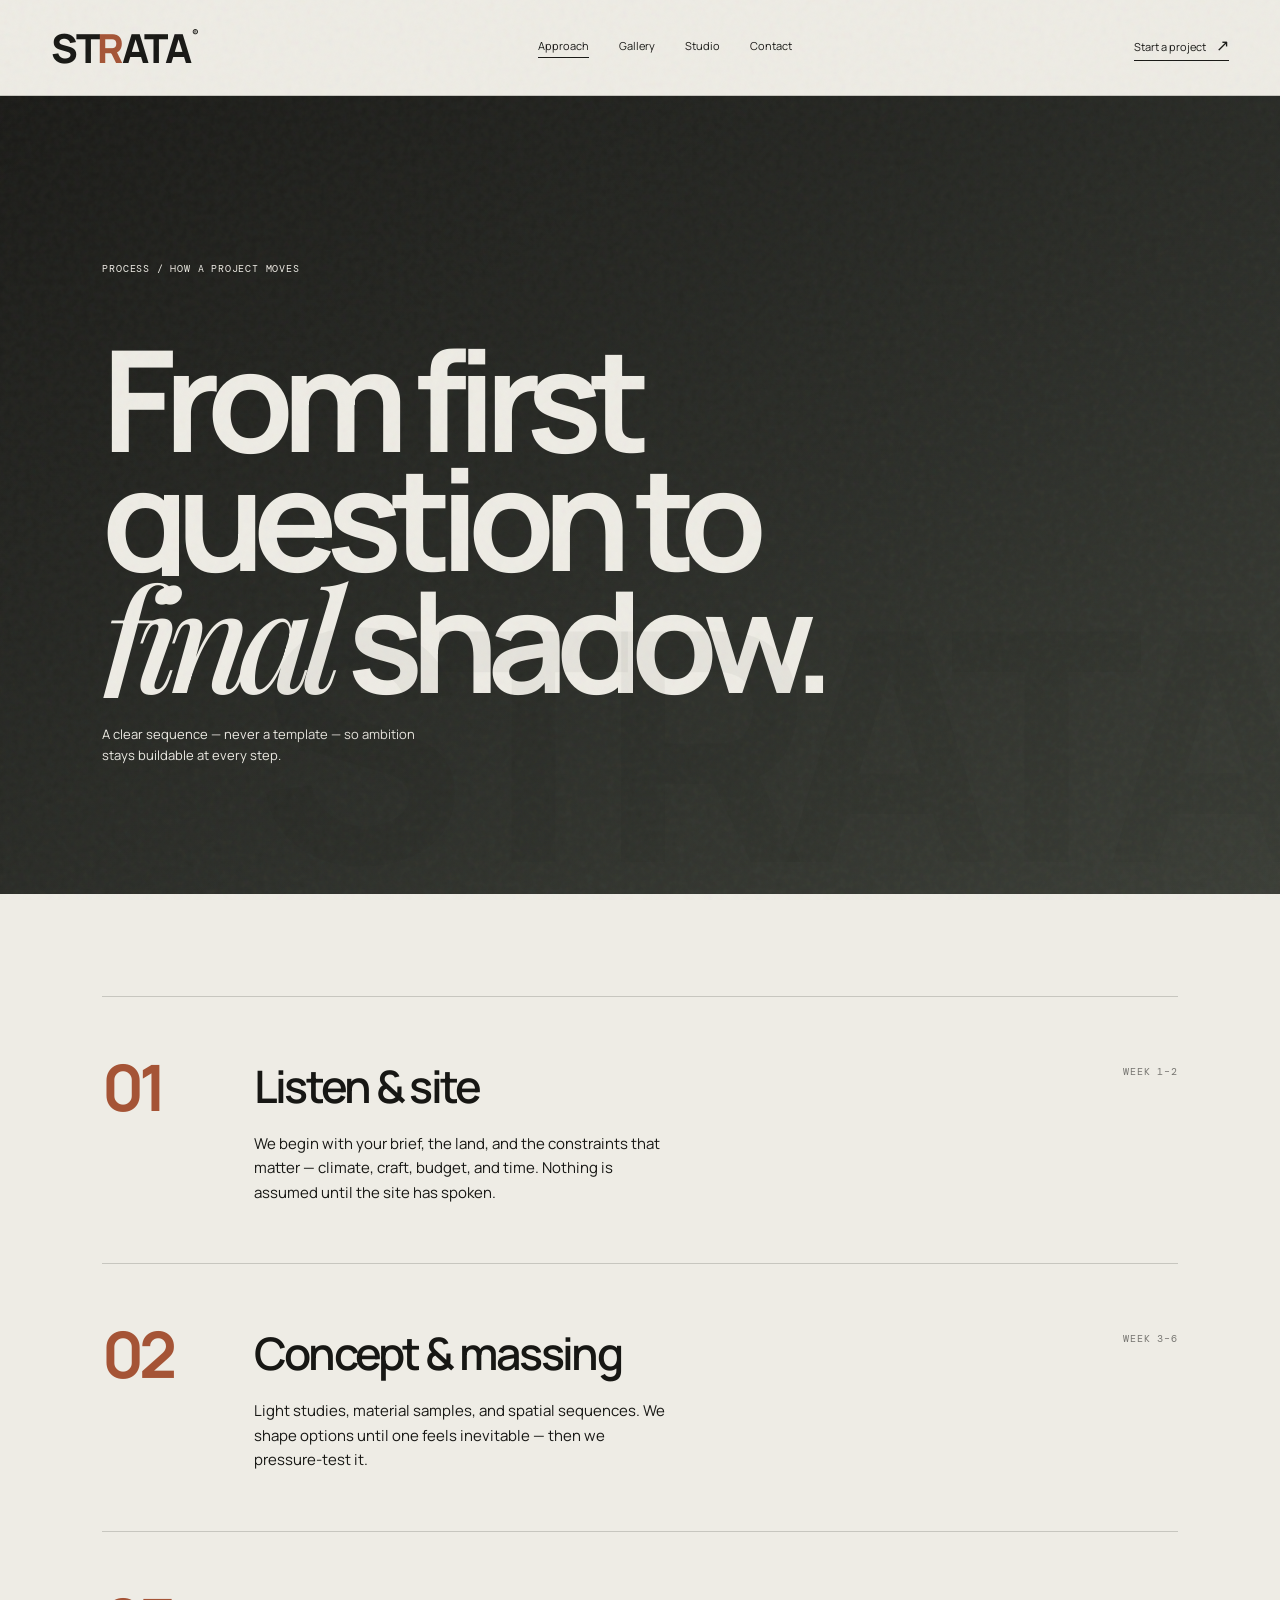
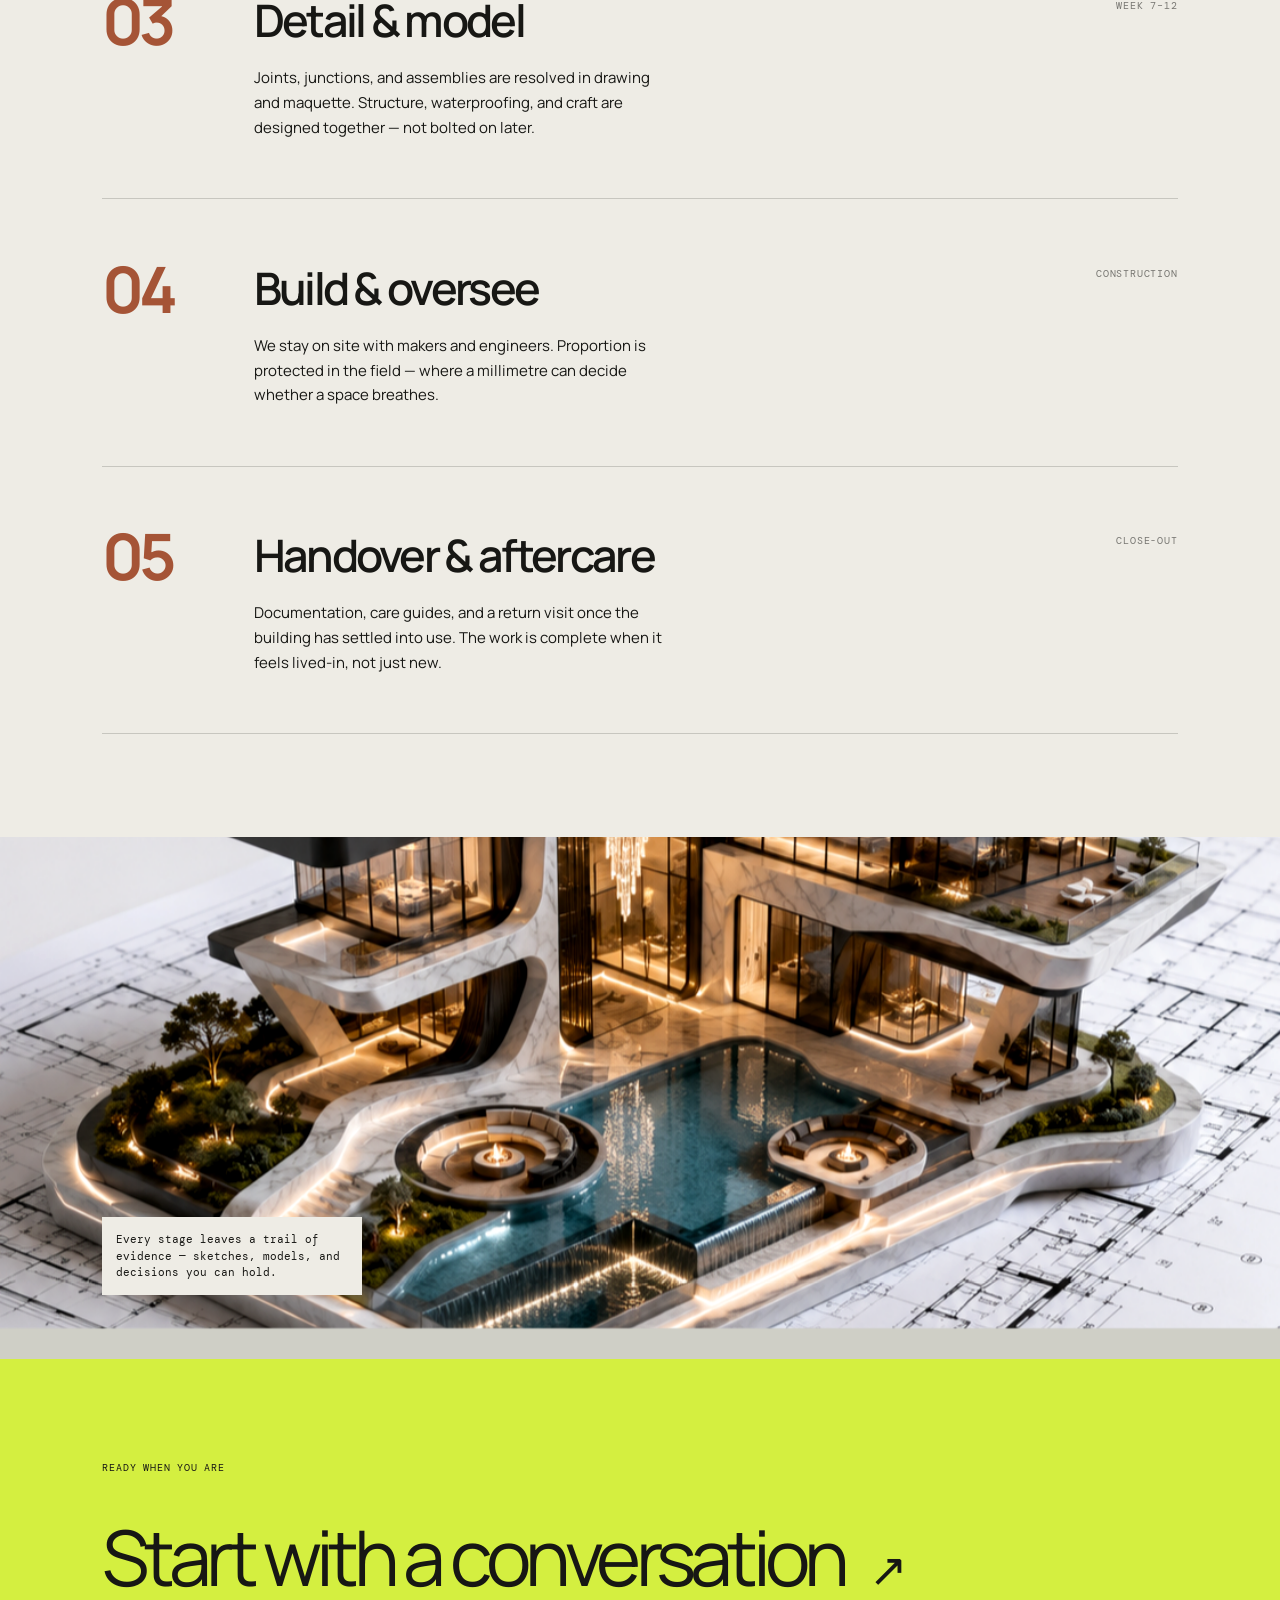
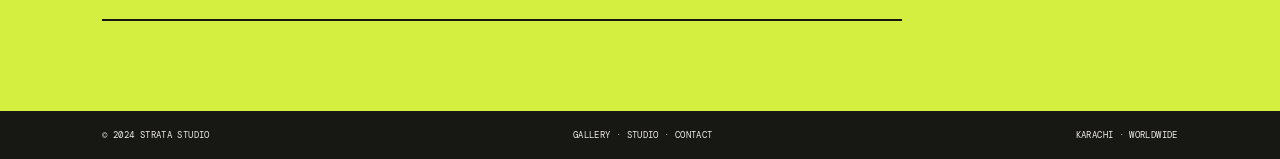
==== commit d1ca7984: "approach fixed" ====
--- a/outputs/strata/approach.html
+++ b/outputs/strata/approach.html
@@ -90,6 +90,14 @@
       <p class="eyebrow" data-reveal>Ready when you are</p>
       <a href="contact.html" class="magnetic" data-reveal>Start with a conversation <span>↗</span></a>
     </section>
+
+    <footer class="site-footer">
+      <div class="footer-bottom">
+        <span>© 2024 STRATA STUDIO</span>
+        <span><a href="gallery.html">Gallery</a> · <a href="studio.html">Studio</a> · <a href="contact.html">Contact</a></span>
+        <span>Karachi · Worldwide</span>
+      </div>
+    </footer>
   </main>
   <script src="script.js"></script>
 </body>
--- a/outputs/strata/style.css
+++ b/outputs/strata/style.css
@@ -1 +1 @@
-:root{--ink:#171714;--paper:#eeece5;--lime:#d4ef40;--clay:#a55436;--line:rgba(23,23,20,.18)}*{box-sizing:border-box}html{scroll-behavior:smooth}body{margin:0;background:var(--paper);color:var(--ink);font-family:Manrope,Arial,sans-serif;overflow-x:hidden}.grain{position:fixed;inset:0;z-index:10;opacity:.12;pointer-events:none;background-image:url("data:image/svg+xml,%3Csvg viewBox='0 0 160 160' xmlns='http://www.w3.org/2000/svg'%3E%3Cfilter id='n'%3E%3CfeTurbulence type='fractalNoise' baseFrequency='.8' numOctaves='3' stitchTiles='stitch'/%3E%3C/filter%3E%3Crect width='100%25' height='100%25' filter='url(%23n)' opacity='.4'/%3E%3C/svg%3E")}.nav{height:96px;padding:0 4vw;display:flex;align-items:center;justify-content:space-between;position:absolute;z-index:40;left:0;right:0;width:100%}.nav .brand,.brand{font-weight:800;letter-spacing:-2.5px;font-size:40px;color:inherit;text-decoration:none;line-height:1}.brand span{color:var(--clay)}.brand small{font-size:10px;vertical-align:top;margin-left:3px}.nav nav{display:flex;gap:30px}.nav a{font-size:11px;text-decoration:none;color:inherit}.nav-cta{border-bottom:1px solid var(--ink);padding-bottom:4px}.nav-cta i,.text-link i{font-style:normal;font-size:16px;margin-left:8px}.hero{min-height:100vh;padding:130px 4vw 28px;position:relative;overflow:hidden;background:#d9ddd6}.hero-lines{position:absolute;inset:0;background:linear-gradient(90deg,transparent 24.9%,rgba(23,23,20,.15) 25%,transparent 25.1%,transparent 74.9%,rgba(23,23,20,.15) 75%,transparent 75.1%);opacity:.4}.eyebrow{font-family:'DM Mono',monospace;font-size:10px;letter-spacing:.08em;text-transform:uppercase;margin:0}.intro{position:relative}.intro span{color:var(--clay);padding:0 10px}.hero-copy{position:relative;display:flex;align-items:flex-end;justify-content:space-between;margin-top:6vh}.hero h1,.manifesto h2,.model-intro h2,.section-head h2,.promise h2,footer h2{font-size:clamp(58px,9.8vw,160px);line-height:.84;letter-spacing:-.08em;font-weight:600;margin:0}.hero h1 em,h2 em{font-family:'Playfair Display',serif;font-weight:500;letter-spacing:-.1em}.hero-aside{width:260px;margin:0 7vw 15px 20px}.hero-aside p,.manifesto-copy p,.model-intro>p{font-size:12px;line-height:1.65}.round-arrow{width:52px;height:52px;border:1.5px solid var(--ink);border-radius:50%;display:inline-flex;align-items:center;justify-content:center;text-decoration:none;color:var(--ink);margin-top:22px;transition:background .35s,color .35s,transform .35s;flex-shrink:0;line-height:0;font-size:0}.round-arrow svg{width:14px;height:18px;display:block}.round-arrow:hover{background:var(--ink);color:var(--lime);transform:rotate(-45deg)}.hero-visual{height:42vh;margin-top:5vh;overflow:hidden;position:relative;background:#eee}.hero-visual img{width:100%;height:100%;object-fit:cover;object-position:center 49%;mix-blend-mode:multiply;filter:contrast(1.08)}.visual-label{position:absolute;bottom:17px;left:18px;background:var(--paper);padding:10px 13px;font:10px/1.5 'DM Mono',monospace}.visual-label span{opacity:.6}.scroll-note{font:9px 'DM Mono',monospace;position:absolute;bottom:30px;right:4vw;display:flex;align-items:center;gap:10px}.scroll-note span{display:block;width:38px;border-top:1px solid var(--ink)}.manifesto{background:var(--ink);color:var(--paper);padding:13vw 8vw 0;min-height:94vh;overflow:hidden}.manifesto-grid{display:grid;grid-template-columns:1.2fr .45fr;gap:8vw;padding-top:8vw}.manifesto h2{font-size:clamp(45px,7vw,105px)}.manifesto-copy{align-self:end;padding-bottom:30px}.text-link{color:inherit;text-decoration:none;border-bottom:1px solid currentColor;padding-bottom:7px;font:11px 'DM Mono',monospace;display:inline-block;margin-top:26px}.ticker{margin:10vw -8vw 0;border-top:1px solid #777;border-bottom:1px solid #777;padding:19px 0;white-space:nowrap;overflow:hidden;color:var(--lime);font-size:6vw;letter-spacing:-.05em;display:flex;gap:35px}.ticker span{animation:ticker 23s linear infinite}@keyframes ticker{to{transform:translateX(-100%)}}.model-section{min-height:100vh;padding:10vw 6vw;display:grid;grid-template-columns:.55fr 1.45fr;align-items:center;background:var(--paper);gap:28px}.model-intro h2{font-size:clamp(48px,6vw,92px);margin:20px 0 35px}.model-intro>p{max-width:210px}.model-stage{height:min(68vw,760px);min-height:520px;position:relative;overflow:visible;background:transparent;cursor:grab;user-select:none}.model-stage:active{cursor:grabbing}.model-hint{position:absolute;z-index:2;top:18px;left:18px;font:9px 'DM Mono';letter-spacing:.06em}.model-hint b{margin-left:8px;font-size:16px}.scene{position:absolute;width:290px;height:240px;left:50%;top:50%;transform:translate(-50%,-43%) perspective(800px) rotateX(-20deg) rotateY(-28deg);transform-style:preserve-3d;transition:transform .1s}.pavilion{position:absolute;inset:0;transform-style:preserve-3d}.base{position:absolute;width:280px;height:150px;left:5px;top:116px;background:repeating-linear-gradient(90deg,#5e615d,#5e615d 8px,#777a73 9px,#777a73 10px);transform:rotateX(90deg) translateZ(-50px);box-shadow:0 42px 40px rgba(0,0,0,.25)}.glass{position:absolute;left:42px;top:83px;width:205px;height:90px;background:repeating-linear-gradient(90deg,rgba(43,59,57,.72),rgba(43,59,57,.72) 2px,transparent 3px,transparent 37px),linear-gradient(115deg,#a6b6ad,#354a48);border:4px solid #2c302b;transform:translateZ(23px)}.frame{position:absolute;width:13px;height:140px;background:#9d6339;top:55px;transform:translateZ(35px)}.frame-a{left:42px}.frame-b{left:139px}.frame-c{right:42px}.roof{position:absolute;left:25px;top:28px;width:250px;height:94px;background:linear-gradient(145deg,#5d3822,#b27343 28%,#2e241d 30%,#825132 62%,#221c17 63%);clip-path:polygon(50% 0,100% 85%,100% 100%,0 100%,0 85%);transform:translateZ(60px) rotateX(4deg);filter:drop-shadow(0 10px 8px rgba(0,0,0,.3))}.orbit{position:absolute;border:1px solid rgba(23,23,20,.26);border-radius:50%;left:50%;top:50%;transform:translate(-50%,-50%) rotateX(67deg)}.orbit-one{width:88%;height:44%}.orbit-two{width:58%;height:29%;transform:translate(-50%,-50%) rotateX(67deg) rotateZ(45deg)}.model-tag{position:absolute;font:9px 'DM Mono';display:flex;align-items:center;gap:6px}.model-tag span{font-size:8px;border-left:1px solid var(--ink);padding-left:6px}.tag-one{top:27%;right:8%}.tag-two{top:62%;left:7%}.tag-three{bottom:8%;right:14%}.projects{padding:12vw 8vw;background:var(--paper)}.section-head{display:grid;grid-template-columns:1fr 1.5fr .5fr;align-items:end;margin-bottom:7vw}.section-head h2{font-size:clamp(45px,6vw,90px)}.project-list{display:grid;grid-template-columns:1fr 1fr;gap:9vw 2vw}.project-wide{grid-column:span 2}.project-image{height:47vw;max-height:620px;overflow:hidden;background:#d5d3cb}.project:not(.project-wide) .project-image{height:32vw}.project-image img{width:100%;height:100%;object-fit:cover;transition:transform .8s cubic-bezier(.2,.8,.2,1);filter:saturate(.75) contrast(1.04)}.project:hover img{transform:scale(1.06)}.project-meta{display:grid;grid-template-columns:1fr 2fr 1fr;align-items:center;padding:13px 0;border-bottom:1px solid var(--line);font:9px 'DM Mono',monospace;text-transform:uppercase}.project-meta h3{font:600 21px Manrope;margin:0;text-transform:none;letter-spacing:-.06em}.project-meta span:last-child{text-align:right}.promise{background:var(--clay);color:#f6ecda;display:grid;grid-template-columns:1fr 1fr;min-height:100vh}.promise-image{overflow:hidden;min-height:640px}.promise-image img{width:100%;height:100%;object-fit:cover;mix-blend-mode:multiply;opacity:.84}.promise-copy{padding:11vw 9vw}.promise h2{font-size:clamp(47px,6vw,88px);margin:35px 0 10vw}.stat{border-top:1px solid rgba(246,236,218,.55);padding:13px 0;display:flex;gap:18px;align-items:center}.stat strong{font-size:44px;letter-spacing:-.08em}.stat p{font:10px/1.5 'DM Mono';text-transform:uppercase;margin:0}footer{background:var(--lime);min-height:82vh;padding:12vw 8vw 25px;display:flex;flex-direction:column;align-items:flex-start}footer h2{font-size:clamp(56px,9vw,140px);margin:35px 0 7vw}.contact-link{font-size:clamp(22px,3.2vw,54px);letter-spacing:-.06em;color:inherit;text-decoration:none;border-bottom:2px solid var(--ink);padding-bottom:7px}.contact-link span{font-size:.65em;margin-left:18px}.footer-bottom{display:flex;justify-content:space-between;width:100%;margin-top:auto;padding-top:8vw;font:9px 'DM Mono';text-transform:uppercase}.reveal{opacity:0;transform:translateY(40px);transition:1s cubic-bezier(.2,.8,.2,1)}.reveal.visible{opacity:1;transform:none}@media(max-width:720px){.nav{height:76px;padding:0 6vw}.nav nav{display:flex;gap:12px}.nav-cta{font-size:9px!important}.hero{padding:100px 6vw 25px}.hero-copy{display:block}.hero h1{font-size:17vw}.hero-aside{margin:32px 0 0;width:80%}.hero-visual{height:29vh;margin-top:30px}.scroll-note{display:none}.manifesto{padding:20vw 6vw 0;min-height:75vh}.manifesto-grid,.model-section{grid-template-columns:1fr;padding-top:15vw}.manifesto-copy{padding-bottom:0}.ticker{margin:15vw -6vw 0}.model-section{padding:18vw 6vw;gap:28px}.model-stage{height:92vw;min-height:390px}.model-tag{display:none}.section-head{grid-template-columns:1fr;margin-bottom:14vw;gap:25px}.project-list{display:block}.project{margin-bottom:12vw}.project-wide{grid-column:auto}.project-image,.project:not(.project-wide) .project-image{height:63vw}.project-meta{grid-template-columns:1fr 1.8fr 1fr}.project-meta h3{font-size:17px}.promise{grid-template-columns:1fr}.promise-image{min-height:55vh}.promise-copy{padding:18vw 8vw}.promise h2{margin-bottom:15vw}.footer-bottom{gap:15px;flex-wrap:wrap}}
+:root{--ink:#171714;--paper:#eeece5;--lime:#d4ef40;--clay:#a55436;--line:rgba(23,23,20,.18)}*{box-sizing:border-box}html{scroll-behavior:smooth;background:#171714;overscroll-behavior-y:none;overflow-x:clip}body{margin:0;background:var(--paper);color:var(--ink);font-family:Manrope,Arial,sans-serif;overflow-x:clip}.grain{position:fixed;inset:0;z-index:10;opacity:.12;pointer-events:none;background-image:url("data:image/svg+xml,%3Csvg viewBox='0 0 160 160' xmlns='http://www.w3.org/2000/svg'%3E%3Cfilter id='n'%3E%3CfeTurbulence type='fractalNoise' baseFrequency='.8' numOctaves='3' stitchTiles='stitch'/%3E%3C/filter%3E%3Crect width='100%25' height='100%25' filter='url(%23n)' opacity='.4'/%3E%3C/svg%3E")}.nav{height:96px;padding:0 4vw;display:flex;align-items:center;justify-content:space-between;position:absolute;z-index:40;left:0;right:0;width:100%}.nav .brand,.brand{font-weight:800;letter-spacing:-2.5px;font-size:40px;color:inherit;text-decoration:none;line-height:1}.brand span{color:var(--clay)}.brand small{font-size:10px;vertical-align:top;margin-left:3px}.nav nav{display:flex;gap:30px}.nav a{font-size:11px;text-decoration:none;color:inherit}.nav-cta{border-bottom:1px solid var(--ink);padding-bottom:4px}.nav-cta i,.text-link i{font-style:normal;font-size:16px;margin-left:8px}.hero{min-height:100vh;padding:130px 4vw 28px;position:relative;overflow:hidden;background:#d9ddd6}.hero-lines{position:absolute;inset:0;background:linear-gradient(90deg,transparent 24.9%,rgba(23,23,20,.15) 25%,transparent 25.1%,transparent 74.9%,rgba(23,23,20,.15) 75%,transparent 75.1%);opacity:.4}.eyebrow{font-family:'DM Mono',monospace;font-size:10px;letter-spacing:.08em;text-transform:uppercase;margin:0}.intro{position:relative}.intro span{color:var(--clay);padding:0 10px}.hero-copy{position:relative;display:flex;align-items:flex-end;justify-content:space-between;margin-top:6vh}.hero h1,.manifesto h2,.model-intro h2,.section-head h2,.promise h2,footer h2{font-size:clamp(58px,9.8vw,160px);line-height:.84;letter-spacing:-.08em;font-weight:600;margin:0}.hero h1 em,h2 em{font-family:'Playfair Display',serif;font-weight:500;letter-spacing:-.1em}.hero-aside{width:260px;margin:0 7vw 15px 20px}.hero-aside p,.manifesto-copy p,.model-intro>p{font-size:12px;line-height:1.65}.round-arrow{width:52px;height:52px;border:1.5px solid var(--ink);border-radius:50%;display:inline-flex;align-items:center;justify-content:center;text-decoration:none;color:var(--ink);margin-top:22px;transition:background .35s,color .35s,transform .35s;flex-shrink:0;line-height:0;font-size:0}.round-arrow svg{width:14px;height:18px;display:block}.round-arrow:hover{background:var(--ink);color:var(--lime);transform:rotate(-45deg)}.hero-visual{height:42vh;margin-top:5vh;overflow:hidden;position:relative;background:#eee}.hero-visual img{width:100%;height:100%;object-fit:cover;object-position:center 49%;mix-blend-mode:multiply;filter:contrast(1.08)}.visual-label{position:absolute;bottom:17px;left:18px;background:var(--paper);padding:10px 13px;font:10px/1.5 'DM Mono',monospace}.visual-label span{opacity:.6}.scroll-note{font:9px 'DM Mono',monospace;position:absolute;bottom:30px;right:4vw;display:flex;align-items:center;gap:10px}.scroll-note span{display:block;width:38px;border-top:1px solid var(--ink)}.manifesto{background:var(--ink);color:var(--paper);padding:13vw 8vw 0;min-height:94vh;overflow:hidden}.manifesto-grid{display:grid;grid-template-columns:1.2fr .45fr;gap:8vw;padding-top:8vw}.manifesto h2{font-size:clamp(45px,7vw,105px)}.manifesto-copy{align-self:end;padding-bottom:30px}.text-link{color:inherit;text-decoration:none;border-bottom:1px solid currentColor;padding-bottom:7px;font:11px 'DM Mono',monospace;display:inline-block;margin-top:26px}.ticker{margin:10vw -8vw 0;border-top:1px solid #777;border-bottom:1px solid #777;padding:19px 0;white-space:nowrap;overflow:hidden;color:var(--lime);font-size:6vw;letter-spacing:-.05em;display:flex;gap:35px}.ticker span{animation:ticker 23s linear infinite}@keyframes ticker{to{transform:translateX(-100%)}}.model-section{min-height:100vh;padding:10vw 6vw;display:grid;grid-template-columns:.55fr 1.45fr;align-items:center;background:var(--paper);gap:28px}.model-intro h2{font-size:clamp(48px,6vw,92px);margin:20px 0 35px}.model-intro>p{max-width:210px}.model-stage{height:min(68vw,760px);min-height:520px;position:relative;overflow:visible;background:transparent;cursor:grab;user-select:none}.model-stage:active{cursor:grabbing}.model-hint{position:absolute;z-index:2;top:18px;left:18px;font:9px 'DM Mono';letter-spacing:.06em}.model-hint b{margin-left:8px;font-size:16px}.scene{position:absolute;width:290px;height:240px;left:50%;top:50%;transform:translate(-50%,-43%) perspective(800px) rotateX(-20deg) rotateY(-28deg);transform-style:preserve-3d;transition:transform .1s}.pavilion{position:absolute;inset:0;transform-style:preserve-3d}.base{position:absolute;width:280px;height:150px;left:5px;top:116px;background:repeating-linear-gradient(90deg,#5e615d,#5e615d 8px,#777a73 9px,#777a73 10px);transform:rotateX(90deg) translateZ(-50px);box-shadow:0 42px 40px rgba(0,0,0,.25)}.glass{position:absolute;left:42px;top:83px;width:205px;height:90px;background:repeating-linear-gradient(90deg,rgba(43,59,57,.72),rgba(43,59,57,.72) 2px,transparent 3px,transparent 37px),linear-gradient(115deg,#a6b6ad,#354a48);border:4px solid #2c302b;transform:translateZ(23px)}.frame{position:absolute;width:13px;height:140px;background:#9d6339;top:55px;transform:translateZ(35px)}.frame-a{left:42px}.frame-b{left:139px}.frame-c{right:42px}.roof{position:absolute;left:25px;top:28px;width:250px;height:94px;background:linear-gradient(145deg,#5d3822,#b27343 28%,#2e241d 30%,#825132 62%,#221c17 63%);clip-path:polygon(50% 0,100% 85%,100% 100%,0 100%,0 85%);transform:translateZ(60px) rotateX(4deg);filter:drop-shadow(0 10px 8px rgba(0,0,0,.3))}.orbit{position:absolute;border:1px solid rgba(23,23,20,.26);border-radius:50%;left:50%;top:50%;transform:translate(-50%,-50%) rotateX(67deg)}.orbit-one{width:88%;height:44%}.orbit-two{width:58%;height:29%;transform:translate(-50%,-50%) rotateX(67deg) rotateZ(45deg)}.model-tag{position:absolute;font:9px 'DM Mono';display:flex;align-items:center;gap:6px}.model-tag span{font-size:8px;border-left:1px solid var(--ink);padding-left:6px}.tag-one{top:27%;right:8%}.tag-two{top:62%;left:7%}.tag-three{bottom:8%;right:14%}.projects{padding:12vw 8vw;background:var(--paper)}.section-head{display:grid;grid-template-columns:1fr 1.5fr .5fr;align-items:end;margin-bottom:7vw}.section-head h2{font-size:clamp(45px,6vw,90px)}.project-list{display:grid;grid-template-columns:1fr 1fr;gap:9vw 2vw}.project-wide{grid-column:span 2}.project-image{height:47vw;max-height:620px;overflow:hidden;background:#d5d3cb}.project:not(.project-wide) .project-image{height:32vw}.project-image img{width:100%;height:100%;object-fit:cover;transition:transform .8s cubic-bezier(.2,.8,.2,1);filter:saturate(.75) contrast(1.04)}.project:hover img{transform:scale(1.06)}.project-meta{display:grid;grid-template-columns:1fr 2fr 1fr;align-items:center;padding:13px 0;border-bottom:1px solid var(--line);font:9px 'DM Mono',monospace;text-transform:uppercase}.project-meta h3{font:600 21px Manrope;margin:0;text-transform:none;letter-spacing:-.06em}.project-meta span:last-child{text-align:right}.promise{background:var(--clay);color:#f6ecda;display:grid;grid-template-columns:1fr 1fr;min-height:100vh}.promise-image{overflow:hidden;min-height:640px}.promise-image img{width:100%;height:100%;object-fit:cover;mix-blend-mode:multiply;opacity:.84}.promise-copy{padding:11vw 9vw}.promise h2{font-size:clamp(47px,6vw,88px);margin:35px 0 10vw}.stat{border-top:1px solid rgba(246,236,218,.55);padding:13px 0;display:flex;gap:18px;align-items:center}.stat strong{font-size:44px;letter-spacing:-.08em}.stat p{font:10px/1.5 'DM Mono';text-transform:uppercase;margin:0}footer{background:var(--lime);min-height:0;padding:10vw 8vw 28px;display:flex;flex-direction:column;align-items:flex-start}footer h2{font-size:clamp(56px,9vw,140px);margin:35px 0 7vw}.contact-link{font-size:clamp(22px,3.2vw,54px);letter-spacing:-.06em;color:inherit;text-decoration:none;border-bottom:2px solid var(--ink);padding-bottom:7px}.contact-link span{font-size:.65em;margin-left:18px}.footer-bottom{display:flex;justify-content:space-between;width:100%;margin-top:48px;padding-top:0;font:9px 'DM Mono',monospace;text-transform:uppercase}.reveal{opacity:0;transform:translateY(40px);transition:1s cubic-bezier(.2,.8,.2,1)}.reveal.visible{opacity:1;transform:none}@media(max-width:720px){.nav{height:76px;padding:0 6vw}.nav nav{display:flex;gap:12px}.nav-cta{font-size:9px!important}.hero{padding:100px 6vw 25px}.hero-copy{display:block}.hero h1{font-size:17vw}.hero-aside{margin:32px 0 0;width:80%}.hero-visual{height:29vh;margin-top:30px}.scroll-note{display:none}.manifesto{padding:20vw 6vw 0;min-height:75vh}.manifesto-grid,.model-section{grid-template-columns:1fr;padding-top:15vw}.manifesto-copy{padding-bottom:0}.ticker{margin:15vw -6vw 0}.model-section{padding:18vw 6vw;gap:28px}.model-stage{height:92vw;min-height:390px}.model-tag{display:none}.section-head{grid-template-columns:1fr;margin-bottom:14vw;gap:25px}.project-list{display:block}.project{margin-bottom:12vw}.project-wide{grid-column:auto}.project-image,.project:not(.project-wide) .project-image{height:63vw}.project-meta{grid-template-columns:1fr 1.8fr 1fr}.project-meta h3{font-size:17px}.promise{grid-template-columns:1fr}.promise-image{min-height:55vh}.promise-copy{padding:18vw 8vw}.promise h2{margin-bottom:15vw}.footer-bottom{gap:15px;flex-wrap:wrap}}
--- a/outputs/strata/pages.css
+++ b/outputs/strata/pages.css
@@ -40,9 +40,15 @@
 .studio-strip img{width:100%;height:min(28vw,360px);object-fit:cover;display:block}
 .studio-strip figcaption{padding-top:10px;font:9px 'DM Mono',monospace;text-transform:uppercase;letter-spacing:.06em}
 
-.page-cta{background:var(--lime);min-height:45vh;padding:10vw 8vw;display:flex;flex-direction:column;justify-content:center}
+.page-cta{background:var(--lime);min-height:0;padding:8vw 8vw 7vw;display:flex;flex-direction:column;justify-content:center}
 .page-cta a{font-size:clamp(30px,6vw,95px);letter-spacing:-.075em;color:var(--ink);text-decoration:none;border-bottom:2px solid;padding-bottom:10px;margin-top:30px;align-self:flex-start}
 .page-cta a span{font-size:.6em;margin-left:15px}
+
+/* Kill trailing paper / overscroll gap under last sections */
+html{background:#171714}
+body.page{background:var(--paper)}
+body.page main{padding-bottom:0;margin-bottom:0}
+body.page main > :last-child{margin-bottom:0}
 
 .contact-hero{background:linear-gradient(135deg,#cfd4c4,#e2e3da 50%,#d4ef40 140%);min-height:52vh;padding-bottom:6vw}
 .contact-page-layout{display:grid;grid-template-columns:.9fr 1.1fr;gap:8vw;padding:2vw 8vw 3.5vw;align-items:start}
@@ -61,16 +67,17 @@
 
 /* Compact bar — must override global footer { min-height:82vh } */
 footer.site-footer{
-  background:var(--ink);
+  background:#171714 !important;
   color:var(--paper);
   min-height:0 !important;
   height:auto !important;
-  margin:0;
-  padding:20px 8vw;
+  margin:0 !important;
+  padding:18px 8vw !important;
   display:block !important;
   flex-direction:unset !important;
   align-items:unset !important;
 }
+.page-cta + .site-footer{margin-top:0 !important}
 footer.site-footer .footer-bottom{
   display:flex;
   justify-content:space-between;
@@ -96,8 +103,8 @@
 .workflow-step h2{font-size:clamp(28px,3.5vw,48px);letter-spacing:-.06em;margin:0 0 16px;font-weight:600}
 .workflow-step p{margin:0;max-width:420px;font-size:15px;line-height:1.65}
 .workflow-tag{font:10px 'DM Mono',monospace;text-transform:uppercase;letter-spacing:.08em;justify-self:end;padding-top:10px;opacity:.55}
-.workflow-visual{height:58vh;position:relative;overflow:hidden;background:#cfcfc6}
-.workflow-visual img{width:100%;height:120%;object-fit:cover;filter:contrast(1.05)}
+.workflow-visual{height:58vh;position:relative;overflow:hidden;background:#cfcfc6;isolation:isolate}
+.workflow-visual img{width:100%;height:120%;object-fit:cover;filter:contrast(1.05);will-change:transform;max-width:none}
 .workflow-visual span{position:absolute;left:8vw;bottom:5vw;max-width:260px;background:var(--paper);padding:14px;font:11px/1.5 'DM Mono',monospace}
 
 @media(max-width:720px){
@@ -110,7 +117,7 @@
   .principles{grid-template-columns:1fr;padding:18vw 6vw}
   .principles>p{grid-row:auto}
   .principles div{grid-template-columns:70px 1fr}
-  .page-cta{padding:18vw 6vw}
+  .page-cta{padding:14vw 6vw 12vw}
   .contact-page-layout{grid-template-columns:1fr;padding:4vw 6vw 5vw;gap:48px}
   .contact-form--page{padding:24px}
   .form-grid{grid-template-columns:1fr}
